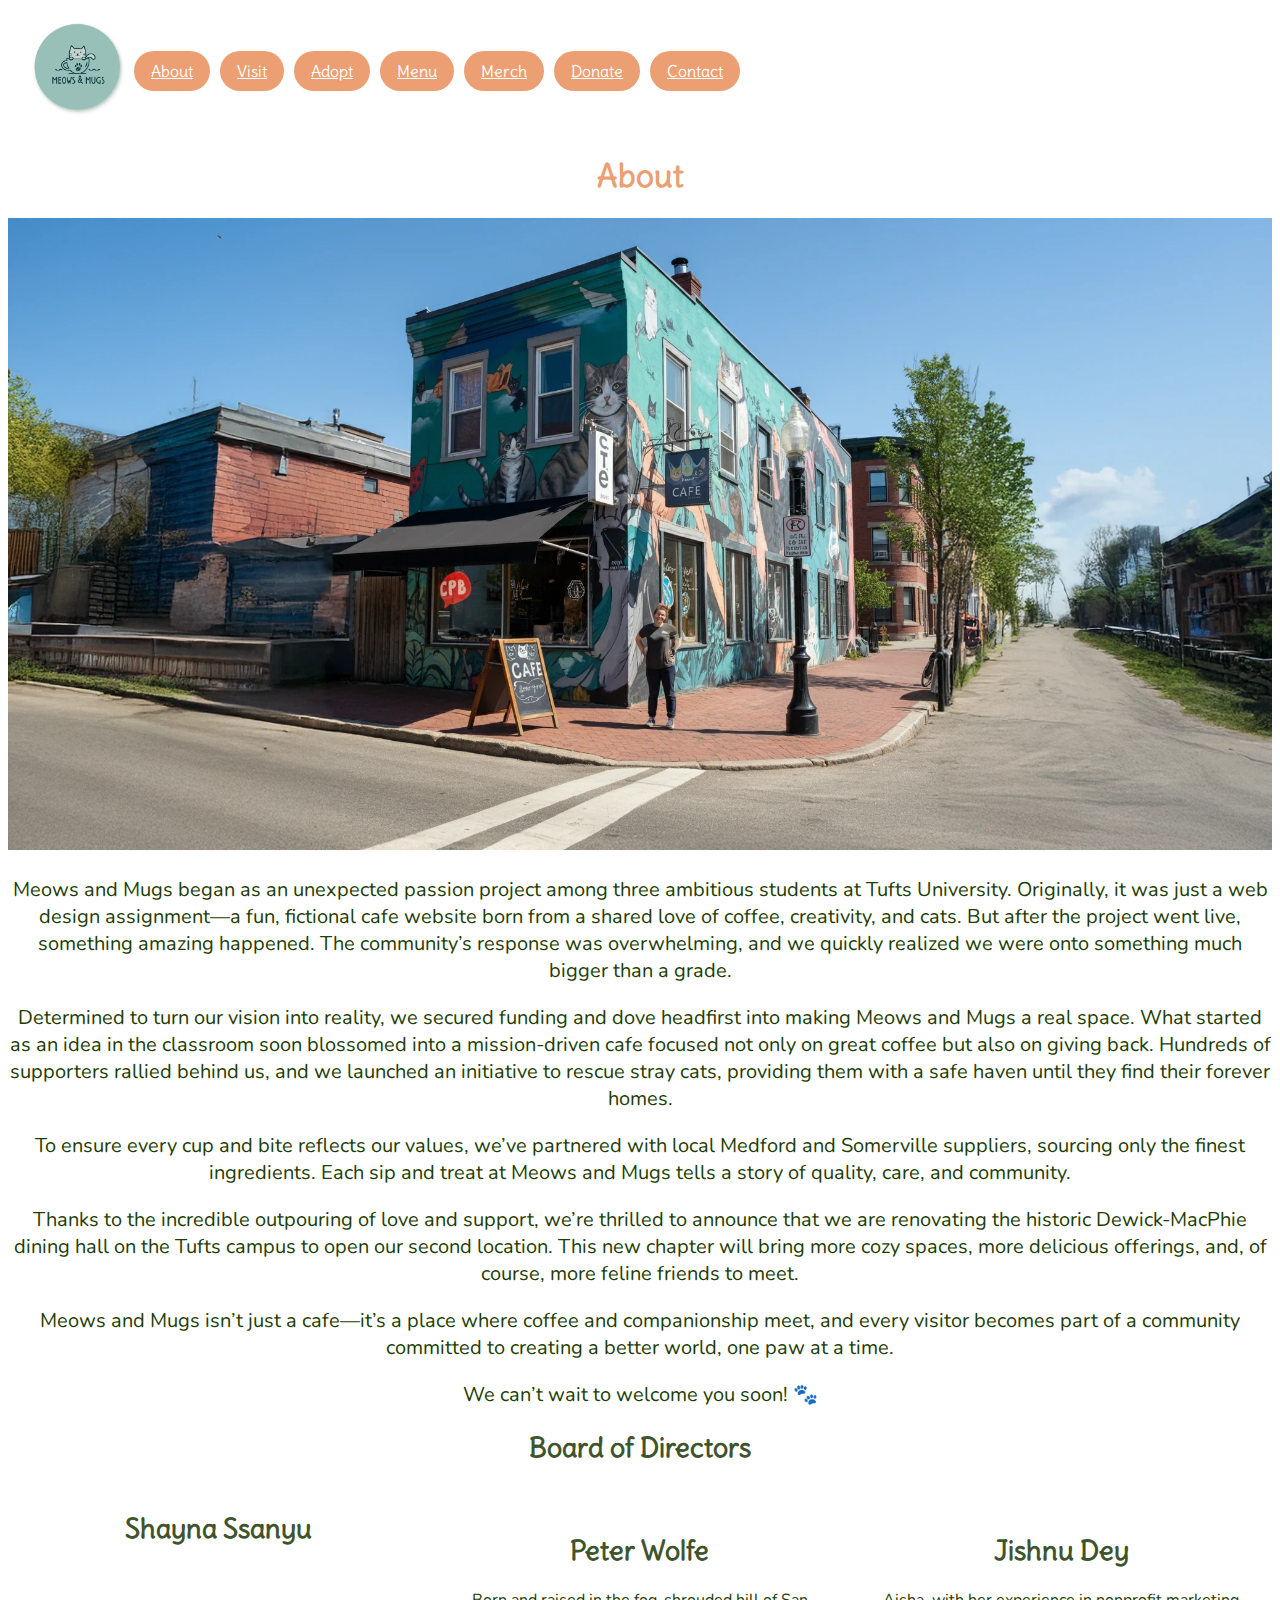
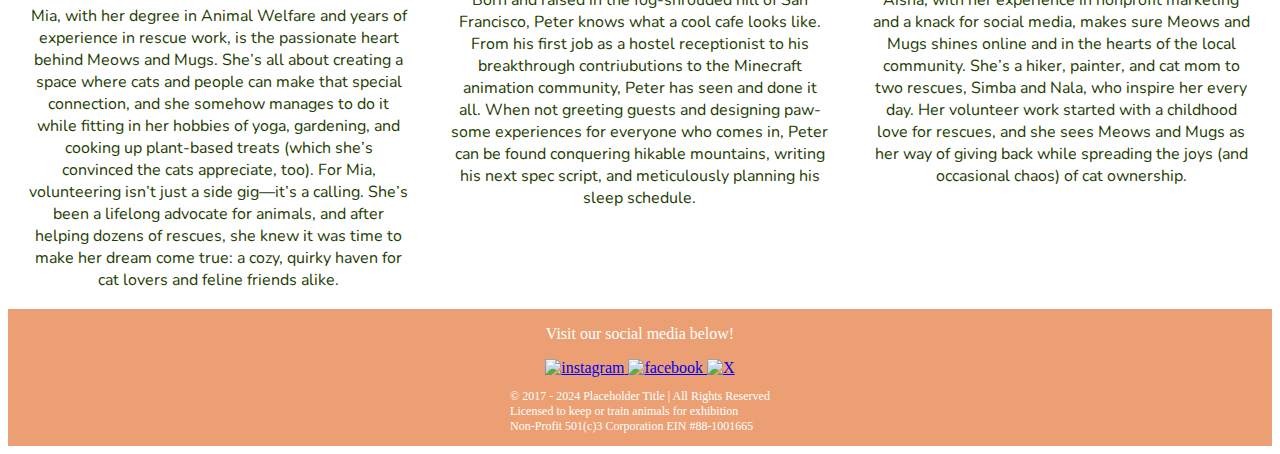
==== catabout.html @ e8dbcd10 "added my written content" ====
<!doctype html>
<html>
<head>
<meta charset="UTF-8">
<title>Placeholder Title - About</title>

<link rel="preconnect" href="https://fonts.googleapis.com">
<link rel="preconnect" href="https://fonts.gstatic.com" crossorigin>
<link href="https://fonts.googleapis.com/css2?family=Delius&family=DynaPuff:wght@400..700&family=Nunito:ital,wght@0,200..1000;1,200..1000&display=swap" rel="stylesheet">

<link rel="stylesheet" href="style.css">
	
</head>

<body>
	
	<header>
		<div class="title">
            <a href="home.html">
            <img src="images/logo.webp" alt="logo" width="100">
        	</a>
        </div>
		<nav>
			<table style="margin: 0 auto;">
				<tr>
					<td><a href="catabout.html">About</a></td>
					<td><a href="catvisit.html">Visit</a></td>
					<td><a href="catadopt.html">Adopt</a></td>
					<td><a href="catmenu.html">Menu</a></td>
					<td><a href="catmerch.html">Merch</a></td>
					<td><a href="catdonate.html">Donate</a></td>
					<td><a href="catcontact.html">Contact</a></td>
				</tr>
			</table>
		</nav>
	</header>
	<h1>About</h1>
	<p style="text-align:center;">	
	<img src="images/store_streetview.webp" alt="aboutbanner" border="0" style="width: 100%;"></p>
		
     
	<p style="font-size: 20px; text-align: center">Meows and Mugs began as an unexpected passion project among three ambitious students at Tufts University. Originally, it was just a web design assignment—a fun, fictional cafe website born from a shared love of coffee, creativity, and cats. But after the project went live, something amazing happened. The community’s response was overwhelming, and we quickly realized we were onto something much bigger than a grade. </p>

	<p style="font-size: 20px; text-align: center">Determined to turn our vision into reality, we secured funding and dove headfirst into making Meows and Mugs a real space. What started as an idea in the classroom soon blossomed into a mission-driven cafe focused not only on great coffee but also on giving back. Hundreds of supporters rallied behind us, and we launched an initiative to rescue stray cats, providing them with a safe haven until they find their forever homes.</p>
		
	<p style="font-size: 20px; text-align: center">To ensure every cup and bite reflects our values, we’ve partnered with local Medford and Somerville suppliers, sourcing only the finest ingredients. Each sip and treat at Meows and Mugs tells a story of quality, care, and community.</p>
		
	<p style="font-size: 20px; text-align: center">Thanks to the incredible outpouring of love and support, we’re thrilled to announce that we are renovating the historic Dewick-MacPhie dining hall on the Tufts campus to open our second location. This new chapter will bring more cozy spaces, more delicious offerings, and, of course, more feline friends to meet.</p>
		
	<p style="font-size: 20px; text-align: center">Meows and Mugs isn’t just a cafe—it’s a place where coffee and companionship meet, and every visitor becomes part of a community committed to creating a better world, one paw at a time.</p>
		
	<p style="font-size: 20px; text-align: center">We can’t wait to welcome you soon! 🐾</p>

	
	<p style="text-align: center">
	<h2>Board of Directors</h2>
	
	<div class="columns">
		<div class="column">

				<h2>Shayna Ssanyu</h2>
				<img src = "">
				<p>Mia, with her degree in Animal Welfare and years of experience in rescue work, is the passionate heart behind Meows and Mugs. She’s all about creating a space where cats and people can make that special connection, and she somehow manages to do it while fitting in her hobbies of yoga, gardening, and cooking up plant-based treats (which she’s convinced the cats appreciate, too). For Mia, volunteering isn’t just a side gig—it’s a calling. She’s been a lifelong advocate for animals, and after helping dozens of rescues, she knew it was time to make her dream come true: a cozy, quirky haven for cat lovers and feline friends alike.
				</p>
			</div>
			<div class="column">
				<img src = "">
				<h2>Peter Wolfe</h2>
				<p>Born and raised in the fog-shrouded hill of San Francisco, Peter knows what a cool cafe looks like. From his first job as a hostel receptionist to his breakthrough contriubutions to the Minecraft animation community, Peter has seen and done it all. When not greeting guests and designing paw-some experiences for everyone who comes in, Peter can be found conquering hikable mountains, writing his next spec script, and meticulously planning his sleep schedule.</p>
			</div>
			<div class="column">
				<img src = "">
				<h2>Jishnu Dey</h2>
				<p>Aisha, with her experience in nonprofit marketing and a knack for social media, makes sure Meows and Mugs shines online and in the hearts of the local community. She’s a hiker, painter, and cat mom to two rescues, Simba and Nala, who inspire her every day. Her volunteer work started with a childhood love for rescues, and she sees Meows and Mugs as her way of giving back while spreading the joys (and occasional chaos) of cat ownership.</p>
			</div>
    </div>
	
<footer>
	<p>Visit our social media below!</p>
	<div class="socials">
            <a href="https://www.instagram.com" target="_blank">
                <img src="https://i.ibb.co/GV6tfGx/insta.png" alt="instagram" width="25px">
            </a>
            <a href="https://www.facebook.com" target="_blank">
                <img src="https://i.ibb.co/LpK81Yn/facebook.png" alt="facebook" width="25px">
            </a>
            <a href="https://x.com" target="_blank">
                <img src="https://i.ibb.co/SdSmkXM/twitter.jpg" alt="X" width="25px">
            </a>

        </div>
	
	<p style="font-size: 12px">&copy; 2017 - 2024 Placeholder Title | All Rights Reserved <br>Licensed to keep or train animals for exhibition<br>Non-Profit 501(c)3 Corporation EIN #88-1001665</p>
	
	
	</footer>

	
</body>
</html>
---- style.css ----
/* dumb hack. make sure no content is disappearing off of the right edge */
html {
    overflow-x: hidden; 
}
a:hover {color : #326902;}
header {
    position: sticky;
    top: 0;
    width: 100%;
    z-index: 1000;
    display: flex;
    align-items: center;
    padding: 10px 20px;
    background-color: #FFFFFF;
}

.delius-regular {
    font-family: "Delius", cursive;
    font-weight: 400;
    font-style: normal;
  }  

  
.nunito {
    font-family: "Nunito", sans-serif;
    font-optical-sizing: auto;
    font-weight: 400;
    font-style: normal;
}

.title {
    display: flex;
    flex-direction: column;
    align-items: center;
}

nav a {
    display: inline-block;
    margin: 0 3px;
    padding: 10px 17px; 
    background-color: #eb9f73;
    color: #FFFFFF;
    border-radius: 22px; 
    /* font-family: Cambria, "Hoefler Text", "Liberation Serif", Times, "Times New Roman", "serif"; */
    font-family: "Delius", cursive;
}

h1 {
    color: #eb9f73; 
    text-align: center; 
    
    /* font-family: Cambria, "Hoefler Text", "Liberation Serif", Times, "Times New Roman", "serif"; */
    font-family: "Delius", cursive;
}

h2 {
    color: #3f542d; 
    text-align: center; 
    font-size: 27px;
    /* font-family: Cambria, "Hoefler Text", "Liberation Serif", Times, "Times New Roman", "serif"; */
    font-family: "Delius", cursive;
}

h3 {
    color: #eb9f73;
    text-align: center; 
    /* font-family: Cambria, "Hoefler Text", "Liberation Serif", Times, "Times New Roman", "serif"; */
    font-family: "Delius", cursive;
    font-size: 20px;
}

body {
    color: #1e3d02;
    background-image: url('https://i.ibb.co/JxtNCQ6/jpeg-optimizer-IMG-1955.jpg');
    font-family: "Nunito", sans-serif;
}

.columns {
    display: flex;
    justify-content: space-around;
    flex-wrap: wrap;
}

.column {
    justify-content: space-around;
    text-align: center;
    min-width: 250px;
    max-width: 30%;
    margin: 2px;
}

.column img {
    width: 100%;
    max-width: 170px;
}

.button, .donatebutton{
    background-color: #eb9f73;
    color: #FFFFFF;
    margin: 0 3px;
    padding: 10px 17px; 
    border-radius: 22px; 
    font-size: 24px;
    text-align: center;
    width: fit-content;
    /* font-family: Cambria, "Hoefler Text", "Liberation Serif", Times, "Times New Roman", "serif"; */
    font-family: "Delius", cursive;
}

footer {
    font-family: Cambria, "Hoefler Text", "Liberation Serif", Times, "Times New Roman", "serif";
    bottom: 0;
    width: 100%;
    color: #ffffff;
    display: flex;
    flex-direction: column;
    align-items: center;
    background-color: #eb9f73;
}

.grid {
    display: grid;
    grid-template-columns: repeat(3, 1fr);
    gap: 20px;
    padding: 20px;
}

.product { 
        padding: 15px;
        text-align: center;
}
	
.product img {
	width: 100%;
	max-width: 170px;
}
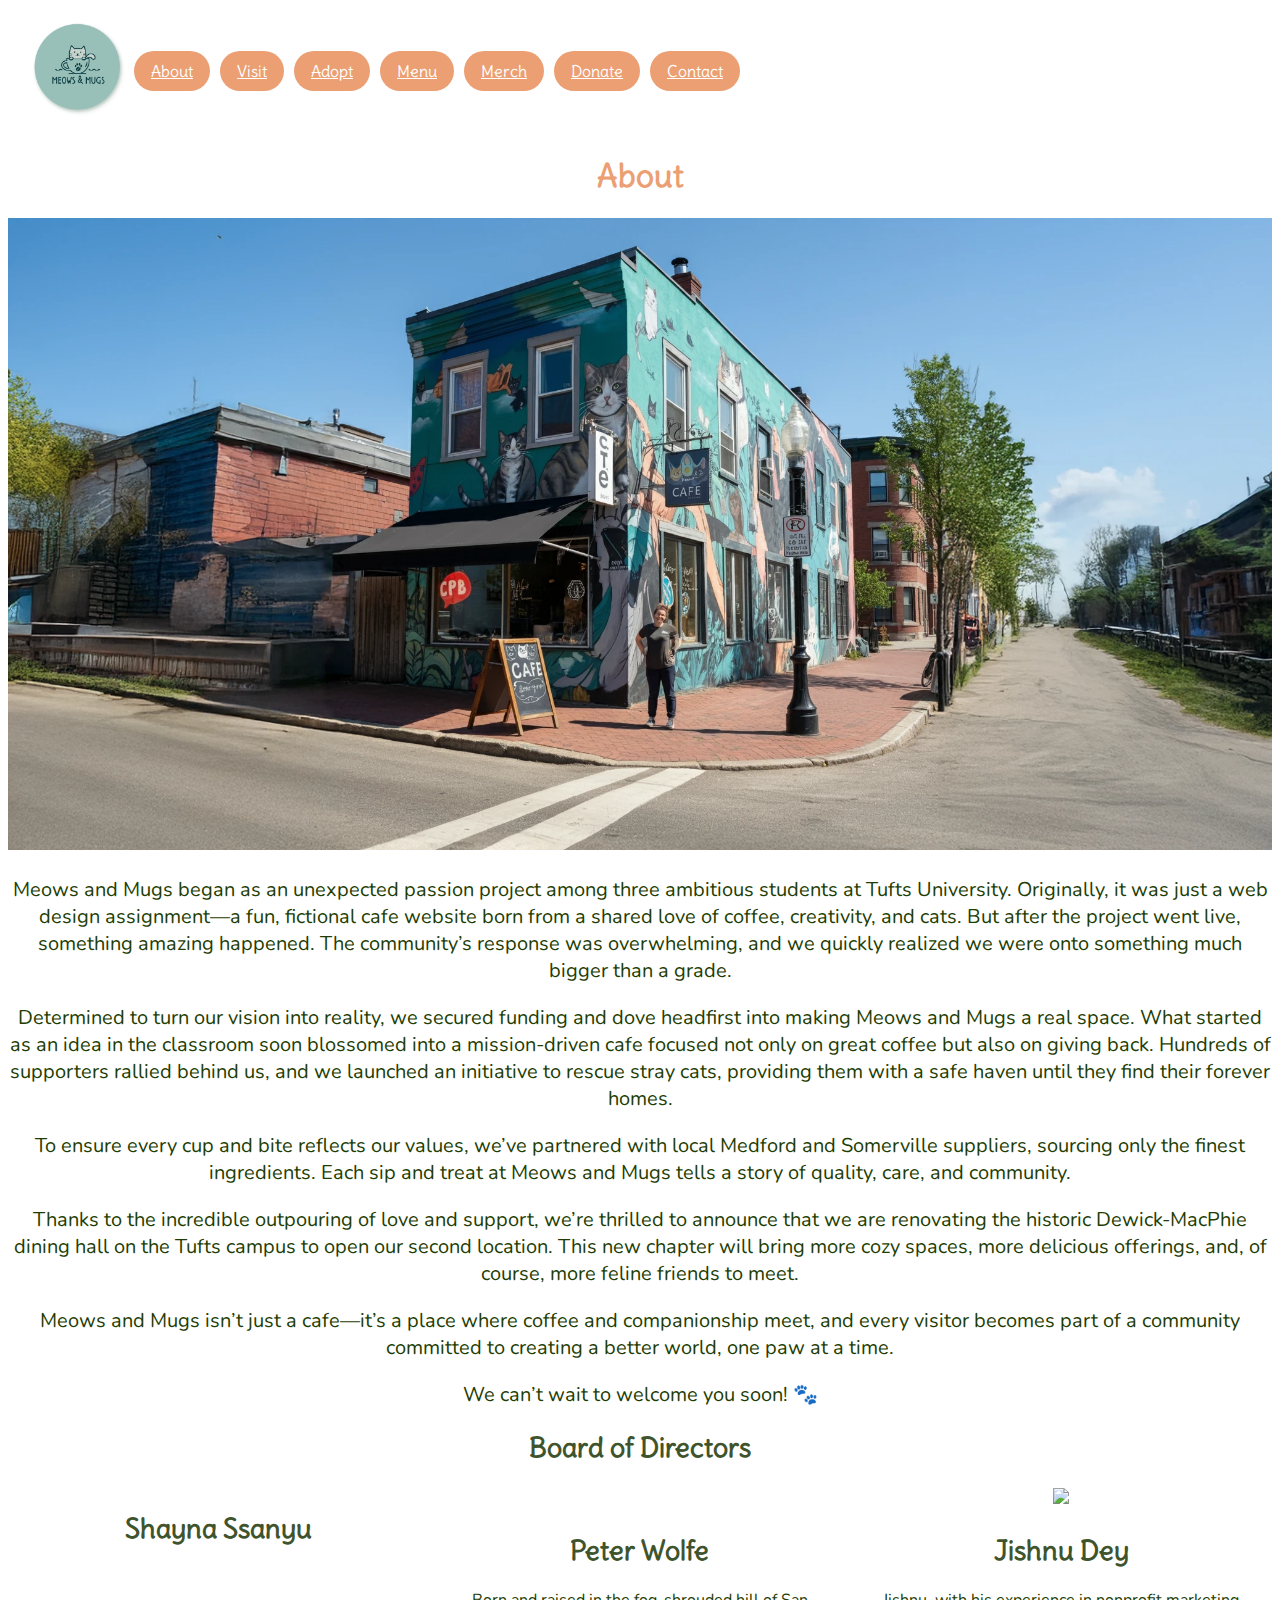
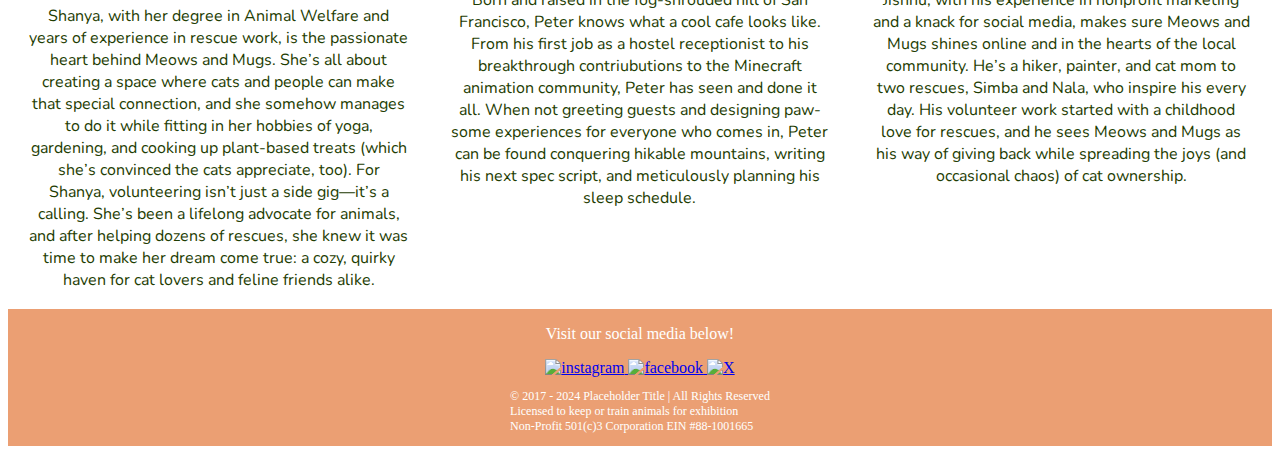
==== commit f3f5f323: "added picture" ====
--- a/catabout.html
+++ b/catabout.html
@@ -60,7 +60,7 @@
 
 				<h2>Shayna Ssanyu</h2>
 				<img src = "">
-				<p>Mia, with her degree in Animal Welfare and years of experience in rescue work, is the passionate heart behind Meows and Mugs. She’s all about creating a space where cats and people can make that special connection, and she somehow manages to do it while fitting in her hobbies of yoga, gardening, and cooking up plant-based treats (which she’s convinced the cats appreciate, too). For Mia, volunteering isn’t just a side gig—it’s a calling. She’s been a lifelong advocate for animals, and after helping dozens of rescues, she knew it was time to make her dream come true: a cozy, quirky haven for cat lovers and feline friends alike.
+				<p>Shanya, with her degree in Animal Welfare and years of experience in rescue work, is the passionate heart behind Meows and Mugs. She’s all about creating a space where cats and people can make that special connection, and she somehow manages to do it while fitting in her hobbies of yoga, gardening, and cooking up plant-based treats (which she’s convinced the cats appreciate, too). For Shanya, volunteering isn’t just a side gig—it’s a calling. She’s been a lifelong advocate for animals, and after helping dozens of rescues, she knew it was time to make her dream come true: a cozy, quirky haven for cat lovers and feline friends alike.
 				</p>
 			</div>
 			<div class="column">
@@ -69,9 +69,9 @@
 				<p>Born and raised in the fog-shrouded hill of San Francisco, Peter knows what a cool cafe looks like. From his first job as a hostel receptionist to his breakthrough contriubutions to the Minecraft animation community, Peter has seen and done it all. When not greeting guests and designing paw-some experiences for everyone who comes in, Peter can be found conquering hikable mountains, writing his next spec script, and meticulously planning his sleep schedule.</p>
 			</div>
 			<div class="column">
-				<img src = "">
+				<img src = "https://lh3.googleusercontent.com/a/ACg8ocKPfU6eT_nyeBfNN43Oxq4DLM8QfaLZD_cGJ74Q19-JjaEdu_s=s576-c-no">
 				<h2>Jishnu Dey</h2>
-				<p>Aisha, with her experience in nonprofit marketing and a knack for social media, makes sure Meows and Mugs shines online and in the hearts of the local community. She’s a hiker, painter, and cat mom to two rescues, Simba and Nala, who inspire her every day. Her volunteer work started with a childhood love for rescues, and she sees Meows and Mugs as her way of giving back while spreading the joys (and occasional chaos) of cat ownership.</p>
+				<p>Jishnu, with his experience in nonprofit marketing and a knack for social media, makes sure Meows and Mugs shines online and in the hearts of the local community. He’s a hiker, painter, and cat mom to two rescues, Simba and Nala, who inspire his every day. His volunteer work started with a childhood love for rescues, and he sees Meows and Mugs as his way of giving back while spreading the joys (and occasional chaos) of cat ownership.</p>
 			</div>
     </div>
 	
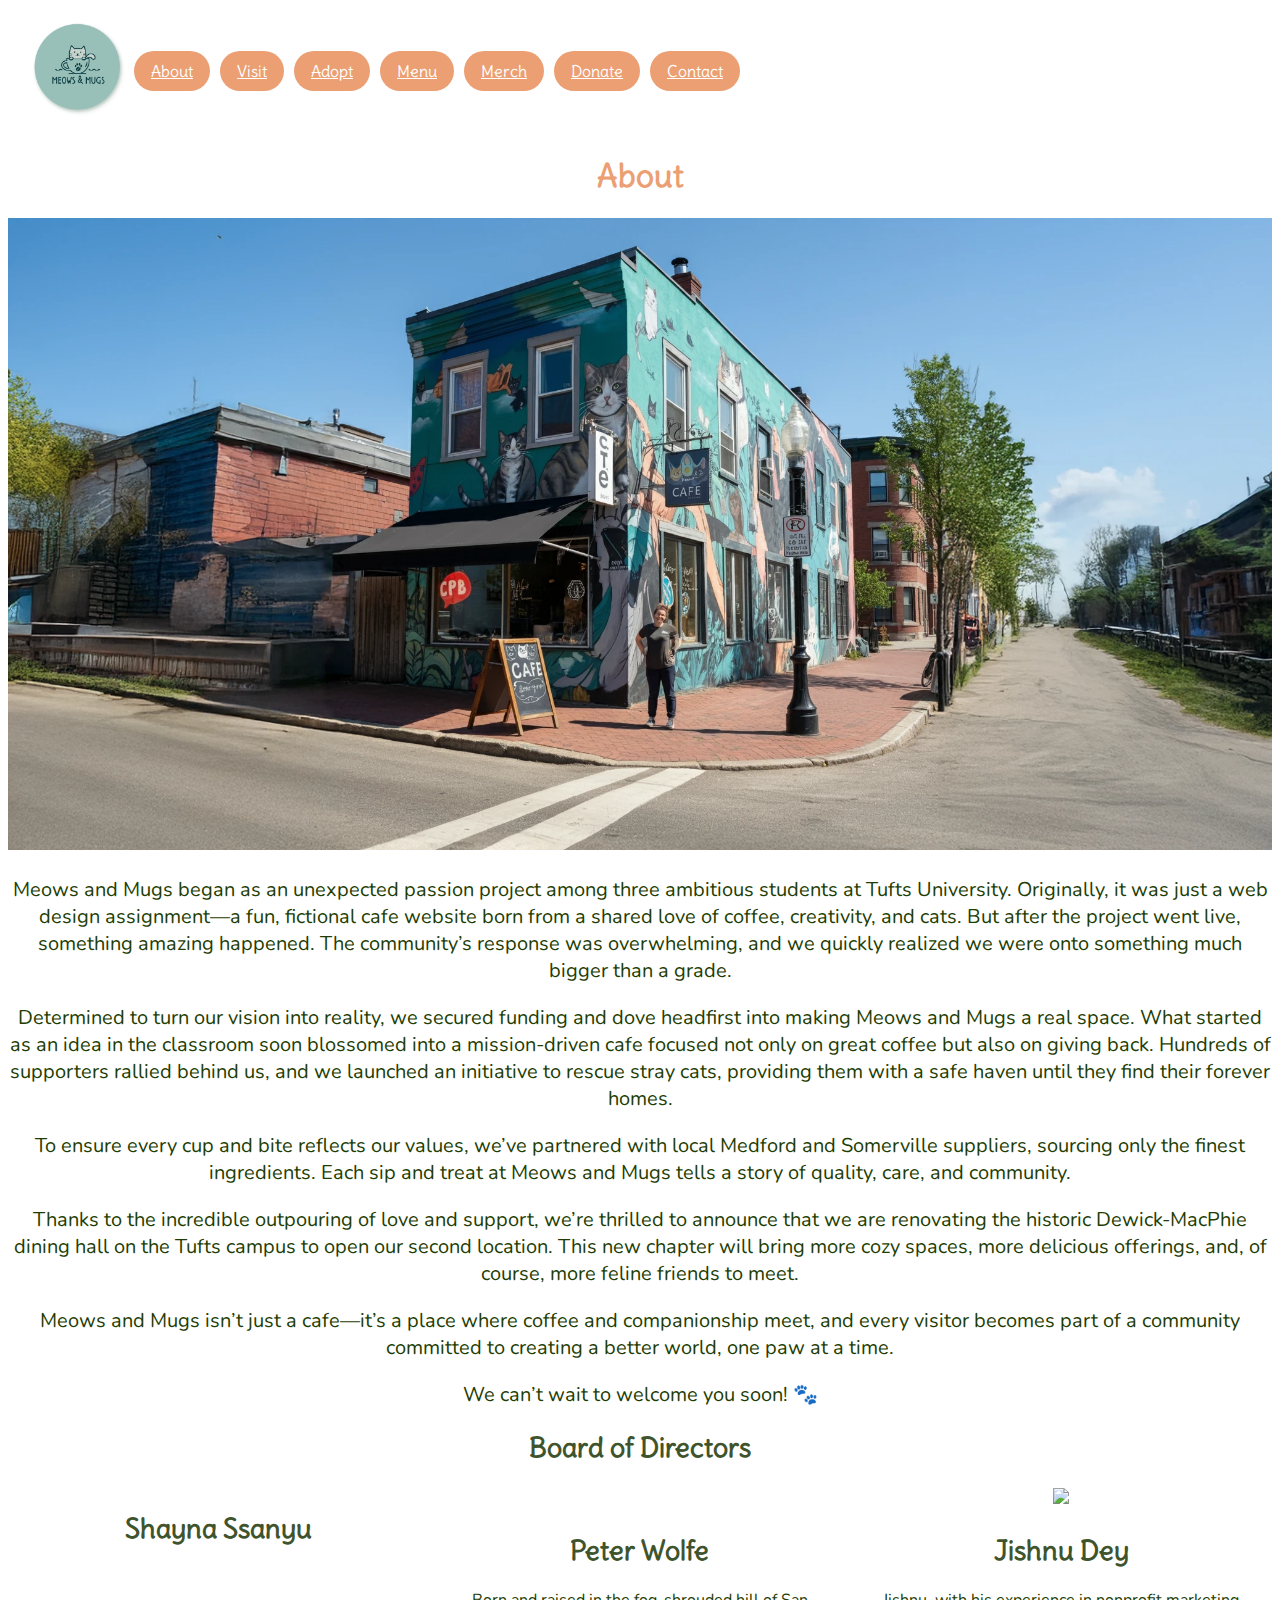
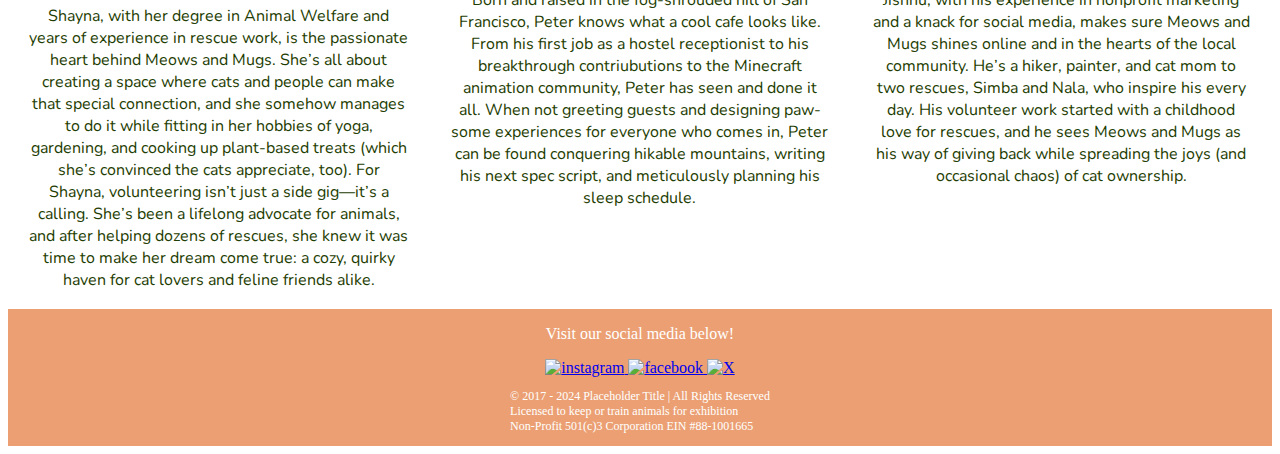
==== commit a1462954: "name spelling fix" ====
--- a/catabout.html
+++ b/catabout.html
@@ -16,7 +16,7 @@
 	
 	<header>
 		<div class="title">
-            <a href="home.html">
+            <a href="index.html">
             <img src="images/logo.webp" alt="logo" width="100">
         	</a>
         </div>
@@ -60,7 +60,7 @@
 
 				<h2>Shayna Ssanyu</h2>
 				<img src = "">
-				<p>Shanya, with her degree in Animal Welfare and years of experience in rescue work, is the passionate heart behind Meows and Mugs. She’s all about creating a space where cats and people can make that special connection, and she somehow manages to do it while fitting in her hobbies of yoga, gardening, and cooking up plant-based treats (which she’s convinced the cats appreciate, too). For Shanya, volunteering isn’t just a side gig—it’s a calling. She’s been a lifelong advocate for animals, and after helping dozens of rescues, she knew it was time to make her dream come true: a cozy, quirky haven for cat lovers and feline friends alike.
+				<p>Shayna, with her degree in Animal Welfare and years of experience in rescue work, is the passionate heart behind Meows and Mugs. She’s all about creating a space where cats and people can make that special connection, and she somehow manages to do it while fitting in her hobbies of yoga, gardening, and cooking up plant-based treats (which she’s convinced the cats appreciate, too). For Shayna, volunteering isn’t just a side gig—it’s a calling. She’s been a lifelong advocate for animals, and after helping dozens of rescues, she knew it was time to make her dream come true: a cozy, quirky haven for cat lovers and feline friends alike.
 				</p>
 			</div>
 			<div class="column">
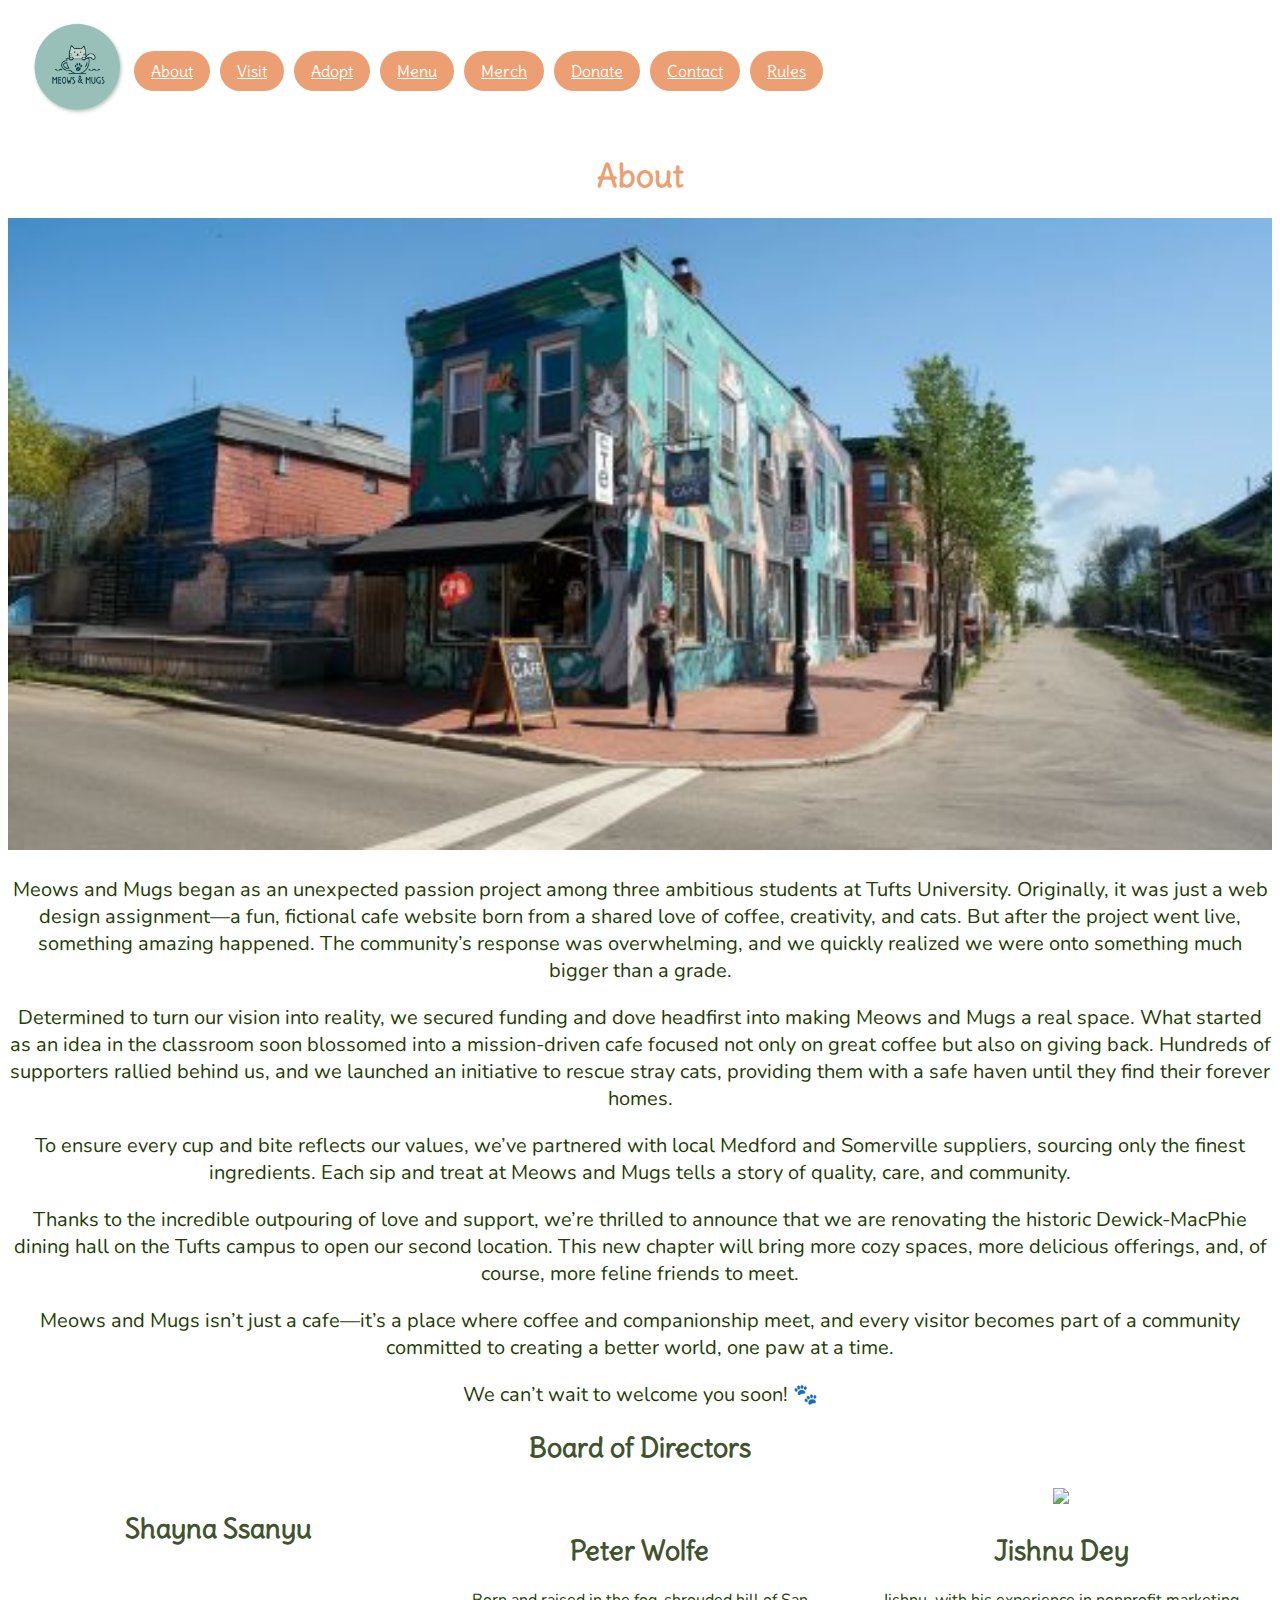
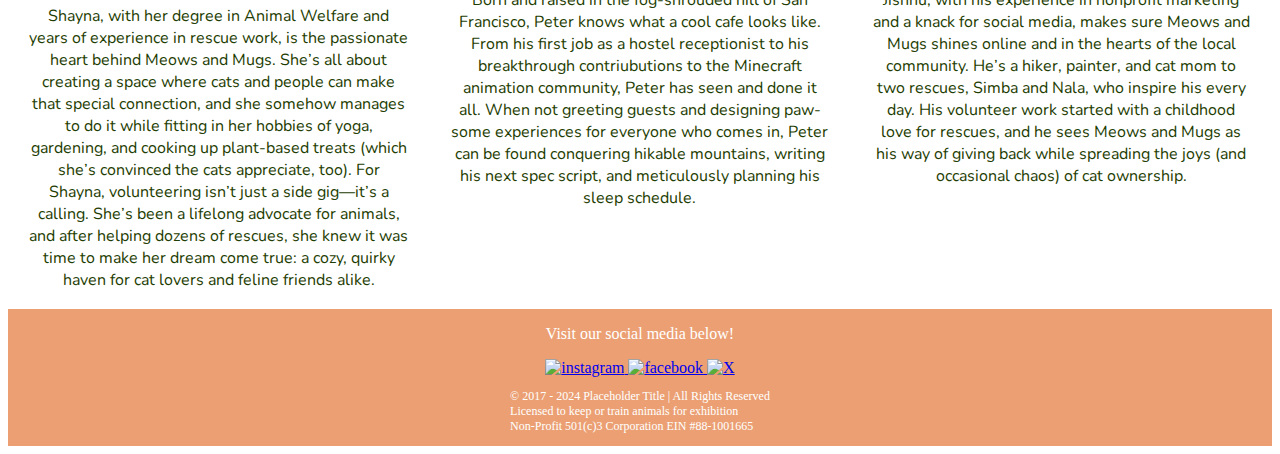
==== commit 4b9e5ff1: "last fixes!" ====
--- a/catabout.html
+++ b/catabout.html
@@ -30,13 +30,14 @@
 					<td><a href="catmerch.html">Merch</a></td>
 					<td><a href="catdonate.html">Donate</a></td>
 					<td><a href="catcontact.html">Contact</a></td>
+					<td><a href="catrules.html">Rules</a></td>
 				</tr>
 			</table>
 		</nav>
 	</header>
 	<h1>About</h1>
 	<p style="text-align:center;">	
-	<img src="images/store_streetview.webp" alt="aboutbanner" border="0" style="width: 100%;"></p>
+	<img src="images/store_streetview.jpg" alt="aboutbanner" border="0" style="width: 100%;"></p>
 		
      
 	<p style="font-size: 20px; text-align: center">Meows and Mugs began as an unexpected passion project among three ambitious students at Tufts University. Originally, it was just a web design assignment—a fun, fictional cafe website born from a shared love of coffee, creativity, and cats. But after the project went live, something amazing happened. The community’s response was overwhelming, and we quickly realized we were onto something much bigger than a grade. </p>
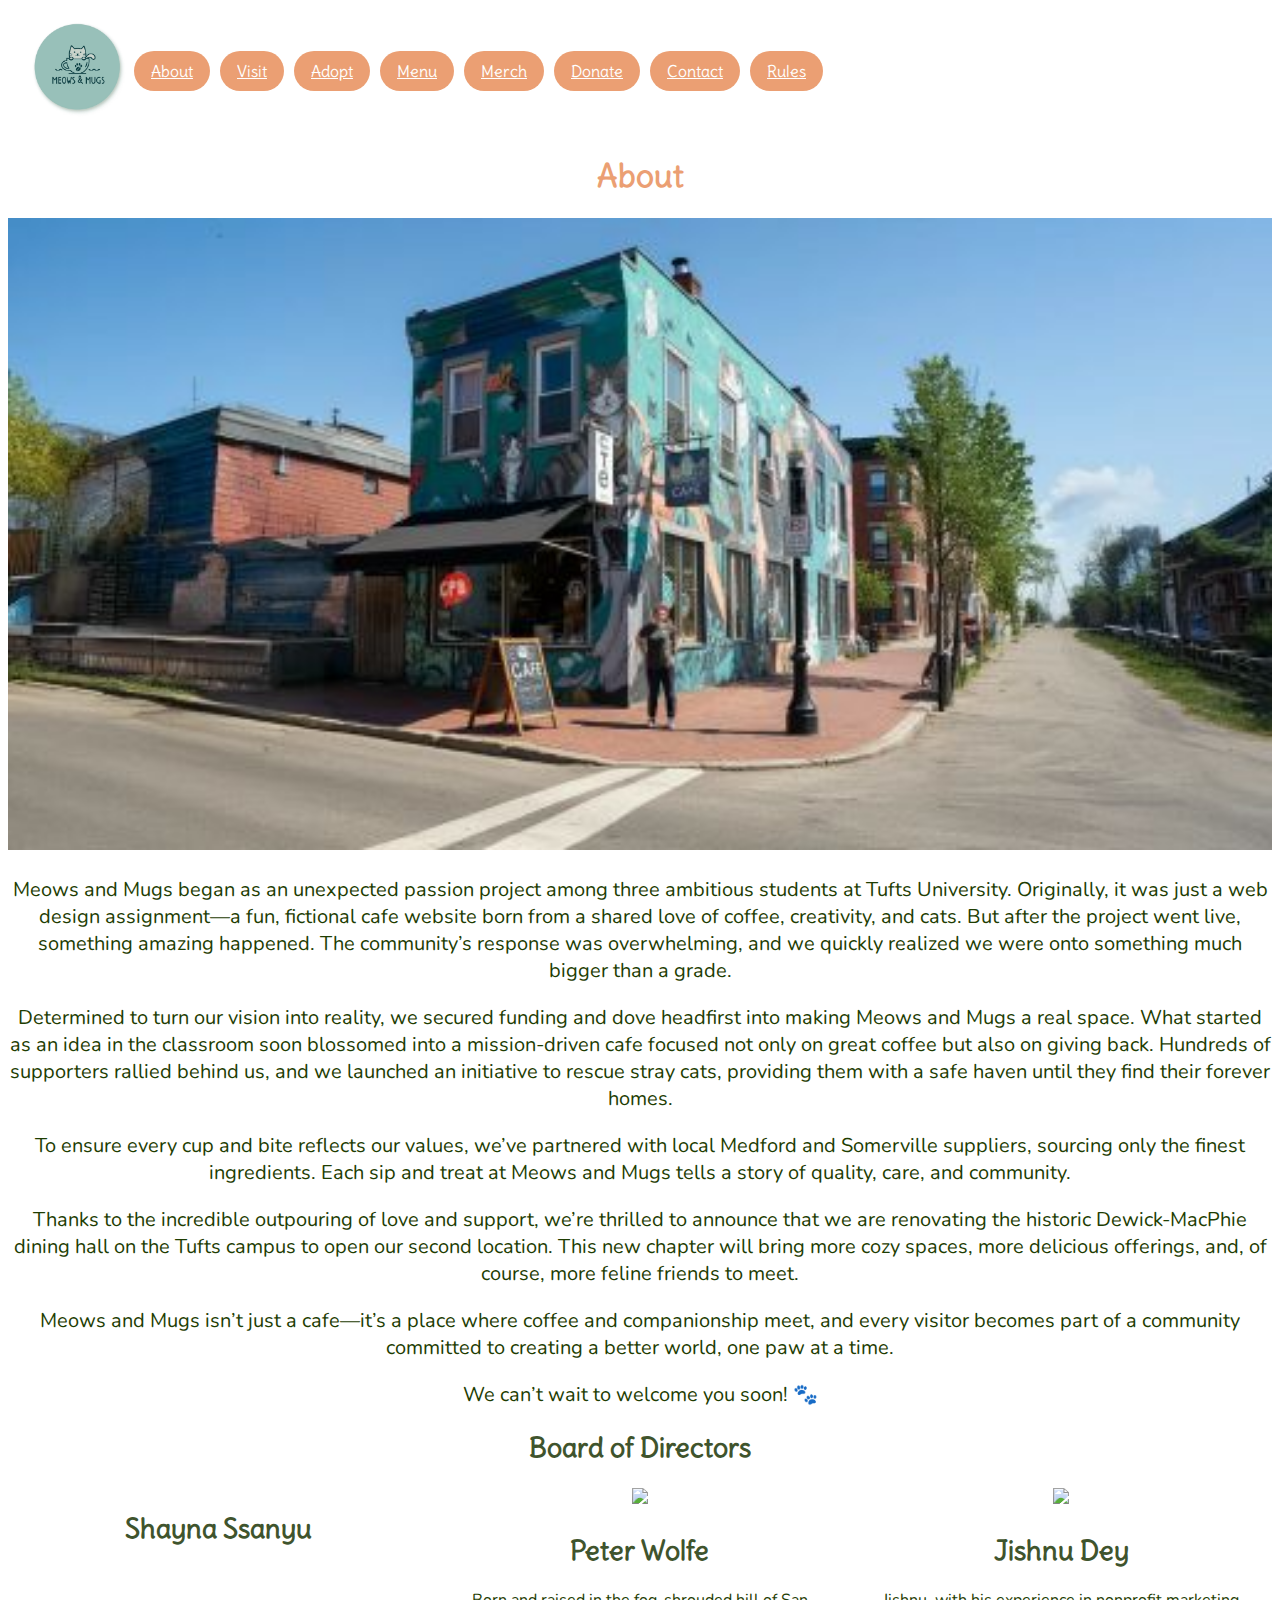
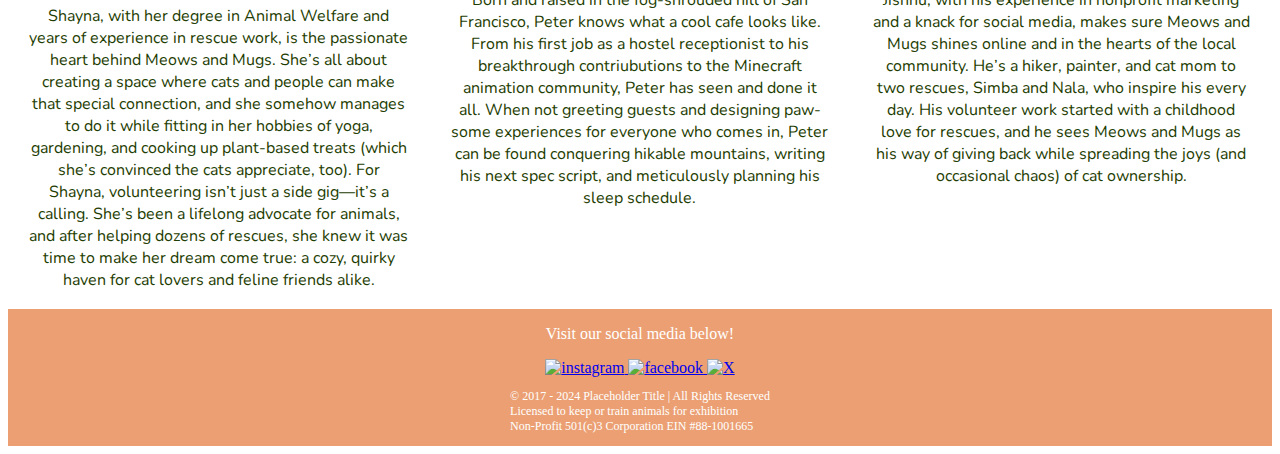
==== commit 39a13309: "Update catabout.html" ====
--- a/catabout.html
+++ b/catabout.html
@@ -65,7 +65,7 @@
 				</p>
 			</div>
 			<div class="column">
-				<img src = "">
+				<img src = "https://media.licdn.com/dms/image/v2/D4E03AQF202gEhVcuhA/profile-displayphoto-shrink_200_200/profile-displayphoto-shrink_200_200/0/1684048251876?e=2147483647&v=beta&t=tvJuJ5yDAMEGIS9LmKKWCnWsgMWS0OyFnga4GxoHl2g">
 				<h2>Peter Wolfe</h2>
 				<p>Born and raised in the fog-shrouded hill of San Francisco, Peter knows what a cool cafe looks like. From his first job as a hostel receptionist to his breakthrough contriubutions to the Minecraft animation community, Peter has seen and done it all. When not greeting guests and designing paw-some experiences for everyone who comes in, Peter can be found conquering hikable mountains, writing his next spec script, and meticulously planning his sleep schedule.</p>
 			</div>
